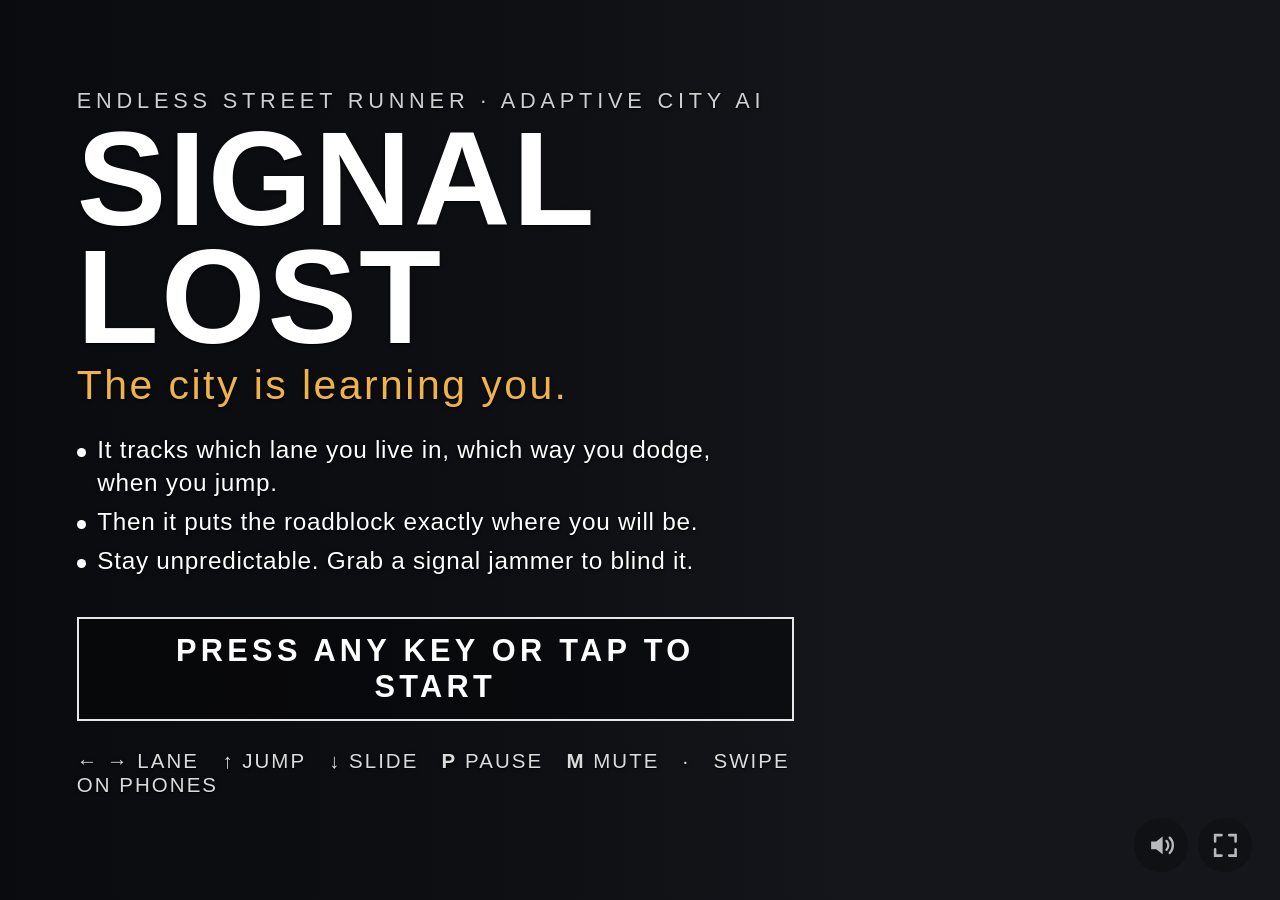
==== index.html @ 4b3740df "Add files via upload" ====
<!doctype html>
<html lang="en">
<head>
<meta charset="utf-8">
<meta name="viewport" content="width=device-width,initial-scale=1,maximum-scale=1,user-scalable=no,viewport-fit=cover">
<meta name="theme-color" content="#14161b">
<title>Signal Lost — the city is learning you</title>
<meta name="description" content="A 3D street runner against a city that learns your habits. Dodge, jump, slide — and stay unpredictable.">
<meta property="og:title" content="Signal Lost">
<meta property="og:description" content="The city is learning you. Stay unpredictable.">
<link rel="icon" href="data:image/svg+xml,%3Csvg xmlns='http://www.w3.org/2000/svg' viewBox='0 0 32 32'%3E%3Crect width='32' height='32' rx='6' fill='%2314161b'/%3E%3Cpath d='M16 5l3.4 7 7.6 1-5.6 5.2 1.5 7.6L16 22l-6.9 3.8 1.5-7.6L5 13l7.6-1z' fill='%23fff'/%3E%3C/svg%3E">
<link rel="stylesheet" href="style.css">
</head>
<body>
<canvas id="game" aria-label="Signal Lost game view" role="img"></canvas>

<div id="hud" class="hidden" aria-live="off">
  <div id="topright">
    <div id="money">$0</div>
    <div id="mult"></div>
    <div id="wanted" aria-label="City threat level">
      <svg id="stars" viewBox="0 0 150 30" aria-hidden="true"></svg>
    </div>
    <div id="predict">City prediction 0%</div>
    <div id="jam"><svg viewBox="0 0 24 24" aria-hidden="true"><path d="M12 3v9m0 0 4 4m-4-4-4 4M5 20h14" fill="none" stroke="currentColor" stroke-width="2" stroke-linecap="round" stroke-linejoin="round"/><circle cx="12" cy="12" r="9.5" fill="none" stroke="currentColor" stroke-width="1.5" opacity=".55"/></svg><span id="jamtxt">Signal jammed</span></div>
  </div>
  <div id="mapwrap"><canvas id="minimap" aria-label="Minimap"></canvas></div>
  <div id="toasts"></div>
  <div id="hint" class="hidden"></div>
  <div id="subs"><span class="who">City Watch</span><span class="msg"></span></div>
</div>

<div id="title" class="screen">
  <div class="tcol">
    <div class="kicker">Endless street runner · adaptive city AI</div>
    <h1>Signal<br>Lost</h1>
    <p class="tag">The city is learning you.</p>
    <ul class="how">
      <li>It tracks which lane you live in, which way you dodge, when you jump.</li>
      <li>Then it puts the roadblock exactly where you will be.</li>
      <li>Stay unpredictable. Grab a signal jammer to blind it.</li>
    </ul>
    <button id="btn-start" type="button" class="cta">Press any key or tap to start</button>
    <div class="ctrl"><b>← →</b> lane &nbsp; <b>↑</b> jump &nbsp; <b>↓</b> slide &nbsp; <b>P</b> pause &nbsp; <b>M</b> mute &nbsp; · &nbsp; swipe on phones</div>
    <div id="best"></div>
  </div>
</div>

<div id="pause" class="screen hidden"><div class="pcard"><h2>Paused</h2><p>Press P or tap to resume</p></div></div>

<div id="over" class="screen hidden">
  <div id="wasted"><span id="wtxt">Wasted</span></div>
  <div id="card">
    <div class="chead"><span>How the city read you</span><span id="csub"></span></div>
    <div id="crows"></div>
    <div id="lanes"></div>
    <div id="verdict"></div>
    <div id="tip"></div>
    <div class="cfoot">
      <div class="sc"><small>Earned</small><b id="cscore">$0</b><i id="cnew"></i></div>
      <button id="btn-retry" type="button" class="cta">Try again <small>(Space)</small></button>
    </div>
  </div>
</div>

<div id="btns">
  <button id="btn-mute" type="button" aria-label="Toggle sound (M)" title="Sound (M)"><svg viewBox="0 0 24 24"><path d="M4 9v6h4l5 4V5L8 9z" fill="currentColor"/><path class="w" d="M16 8.5a5 5 0 0 1 0 7M18.5 6a8.5 8.5 0 0 1 0 12" fill="none" stroke="currentColor" stroke-width="1.8" stroke-linecap="round"/></svg></button>
  <button id="btn-full" type="button" aria-label="Toggle fullscreen (F)" title="Fullscreen (F)"><svg viewBox="0 0 24 24"><path d="M4 9V4h5M20 9V4h-5M4 15v5h5M20 15v5h-5" fill="none" stroke="currentColor" stroke-width="2" stroke-linecap="round"/></svg></button>
</div>
<noscript><p style="color:#fff;font-family:sans-serif;text-align:center">Signal Lost needs JavaScript and WebGL.</p></noscript>
<div id="nogl" class="screen hidden"><div class="pcard"><h2>WebGL unavailable</h2><p>This game needs a browser with WebGL enabled.</p></div></div>
<script src="js/vendor/three.min.js"></script>
<script src="js/audio.js"></script>
<script src="js/ai.js"></script>
<script src="js/game.js"></script>
<script src="js/render3d.js"></script>
<script src="js/hud.js"></script>
<script src="js/main.js"></script>
</body>
</html>
---- style.css ----
@font-face{font-family:"Oswald";src:url("fonts/Oswald-Variable.woff") format("woff");font-weight:200 700;font-display:swap}
:root{--u:min(1vw,1.75vh);--f:"Oswald","Bebas Neue",Impact,"Arial Narrow",sans-serif;--sh:0 .09em .0 rgba(0,0,0,.85),0 .06em .22em rgba(0,0,0,.7);--money:#79b95f;--amber:#f0b24a}
*{box-sizing:border-box}
html,body{margin:0;height:100%;background:#14161b;overflow:hidden;overscroll-behavior:none;-webkit-user-select:none;user-select:none;-webkit-touch-callout:none;-webkit-tap-highlight-color:transparent;font-family:var(--f);color:#fff}
#game{position:fixed;inset:0;width:100%;height:100%;display:block;touch-action:none;background:#14161b;transition:filter .5s ease}
#game.desat{filter:saturate(.3) brightness(.94);transition:filter .18s ease}
#game.gray{filter:grayscale(1) contrast(1.08) brightness(.78);transition:filter .9s ease}
.hidden{display:none!important}
.screen{position:fixed;inset:0;z-index:10}
/* ---------- HUD ---------- */
#hud{position:fixed;inset:0;pointer-events:none;z-index:5;text-shadow:var(--sh);font-weight:600}
#topright{position:absolute;right:calc(var(--u)*2.4);top:calc(var(--u)*2);text-align:right;padding-right:env(safe-area-inset-right)}
#money{font-size:calc(var(--u)*5.2);line-height:1;letter-spacing:.02em;color:var(--money);font-weight:700;font-variant-numeric:tabular-nums}
#mult{font-size:calc(var(--u)*1.9);line-height:1.3;letter-spacing:.08em;opacity:.95;min-height:1.3em;text-transform:uppercase}
#wanted{margin-top:calc(var(--u)*.6);display:flex;justify-content:flex-end}
#stars{width:calc(var(--u)*17);height:calc(var(--u)*3.4);overflow:visible;filter:drop-shadow(0 2px 0 rgba(0,0,0,.8))}
#stars path{fill:#fff;stroke:rgba(0,0,0,.65);stroke-width:1.6;stroke-linejoin:round;transition:opacity .25s,fill .25s}
#stars path.off{fill:rgba(255,255,255,.14);stroke:rgba(0,0,0,.55)}
#stars.jam path{opacity:.35}
#stars.jam path.off{opacity:1}
#predict{margin-top:calc(var(--u)*.7);font-size:calc(var(--u)*1.7);letter-spacing:.1em;text-transform:uppercase;opacity:.9;font-variant-numeric:tabular-nums}
#jam{margin-top:calc(var(--u)*.7);display:none;align-items:center;justify-content:flex-end;gap:calc(var(--u)*.6);font-size:calc(var(--u)*1.8);letter-spacing:.1em;text-transform:uppercase;color:#a9dcff}
#jam svg{width:calc(var(--u)*2.6);height:calc(var(--u)*2.6);filter:drop-shadow(0 2px 0 rgba(0,0,0,.8))}
#jam.on{display:flex}
#mapwrap{position:absolute;left:calc(var(--u)*2.6);bottom:calc(var(--u)*2.6);width:calc(var(--u)*17);height:calc(var(--u)*17);margin-left:env(safe-area-inset-left)}
#minimap{width:100%;height:100%;display:block;filter:drop-shadow(0 3px 4px rgba(0,0,0,.55))}
#subs{position:absolute;left:50%;transform:translateX(-50%);bottom:calc(var(--u)*3.4);max-width:min(62vw,calc(var(--u)*72));text-align:center;font-size:calc(var(--u)*2.8);line-height:1.2;letter-spacing:.03em;font-weight:500;opacity:0;transition:opacity .25s ease}
#subs.on{opacity:1}
#subs .who{display:block;font-size:.62em;letter-spacing:.14em;text-transform:uppercase;color:var(--amber);font-weight:600;margin-bottom:.1em}
#toasts{position:absolute;left:50%;top:calc(var(--u)*13);transform:translateX(-50%);display:flex;flex-direction:column;align-items:center;gap:calc(var(--u)*.3)}
.toast{font-size:calc(var(--u)*3.6);letter-spacing:.08em;text-transform:uppercase;font-weight:700;white-space:nowrap}
#hint{position:absolute;left:50%;transform:translateX(-50%);bottom:calc(var(--u)*13);font-size:calc(var(--u)*2.2);letter-spacing:.1em;text-transform:uppercase;font-weight:500;opacity:.92;text-align:center}
#hint b{font-weight:700}
#btns{position:fixed;right:calc(var(--u)*2.2);bottom:calc(var(--u)*2.2);display:flex;gap:calc(var(--u)*.8);z-index:12}
#btns button{width:calc(var(--u)*4.2);height:calc(var(--u)*4.2);min-width:30px;min-height:30px;border:0;border-radius:50%;background:rgba(10,12,16,.55);color:#fff;padding:calc(var(--u)*.9);cursor:pointer;opacity:.7;display:flex;align-items:center;justify-content:center}
#btns button svg{width:100%;height:100%}
#btns button:hover,#btns button:focus-visible{opacity:1;outline:2px solid #fff;outline-offset:1px}
#btns button.off{opacity:.5}
#btns button.off .w{display:none}
/* ---------- title ---------- */
#title{background:linear-gradient(90deg,rgba(8,9,12,.82) 0,rgba(8,9,12,.55) 38%,rgba(8,9,12,0) 68%);display:flex;align-items:center;padding:0 calc(var(--u)*6);text-shadow:var(--sh)}
.tcol{max-width:calc(var(--u)*56)}
.kicker{font-size:calc(var(--u)*1.7);letter-spacing:.22em;text-transform:uppercase;font-weight:500;opacity:.8}
#title h1{margin:calc(var(--u)*.4) 0 calc(var(--u)*.5);font-size:calc(var(--u)*10.5);line-height:.88;letter-spacing:.015em;text-transform:uppercase;font-weight:700}
.tag{margin:0 0 calc(var(--u)*2);font-size:calc(var(--u)*3.2);letter-spacing:.06em;font-weight:500;color:var(--amber)}
.how{margin:0 0 calc(var(--u)*3);padding:0;list-style:none;font-size:calc(var(--u)*1.9);line-height:1.35;font-weight:400;letter-spacing:.03em;max-width:calc(var(--u)*50)}
.how li{margin-bottom:calc(var(--u)*.5);padding-left:calc(var(--u)*1.6);position:relative}
.how li::before{content:"";position:absolute;left:0;top:.55em;width:calc(var(--u)*.7);height:calc(var(--u)*.7);background:#fff;border-radius:50%}
.cta{font-family:var(--f);font-size:calc(var(--u)*2.4);letter-spacing:.14em;text-transform:uppercase;font-weight:600;color:#fff;background:rgba(0,0,0,.35);border:2px solid rgba(255,255,255,.9);padding:calc(var(--u)*1.1) calc(var(--u)*2.6);cursor:pointer;text-shadow:none}
.cta:hover,.cta:focus-visible{background:#fff;color:#111;outline:none}
.cta small{font-size:.7em;opacity:.7;letter-spacing:.08em}
.ctrl{margin-top:calc(var(--u)*2.2);font-size:calc(var(--u)*1.6);letter-spacing:.1em;text-transform:uppercase;font-weight:400;opacity:.85}
.ctrl b{font-weight:700}
#best{margin-top:calc(var(--u)*1.2);font-size:calc(var(--u)*1.8);letter-spacing:.12em;text-transform:uppercase;color:var(--money);font-weight:600}
/* ---------- pause ---------- */
#pause{display:flex;align-items:center;justify-content:center;background:rgba(8,9,12,.55)}
.pcard{text-align:center;text-shadow:var(--sh)}
.pcard h2{margin:0;font-size:calc(var(--u)*9);letter-spacing:.1em;text-transform:uppercase;font-weight:700}
.pcard p{margin:calc(var(--u)*1) 0 0;font-size:calc(var(--u)*2.2);letter-spacing:.14em;text-transform:uppercase;font-weight:400}
/* ---------- wasted / busted ---------- */
#over{display:flex;flex-direction:column;align-items:center;justify-content:center;gap:calc(var(--u)*1.2);padding:calc(var(--u)*1.5) 0;background:rgba(6,7,9,.0);transition:background .8s ease;text-shadow:var(--sh)}
#over.in{background:rgba(6,7,9,.42)}
#wasted{width:100%;text-align:center;padding:calc(var(--u)*1.2) 0;background:linear-gradient(180deg,rgba(0,0,0,0),rgba(0,0,0,.62) 22%,rgba(0,0,0,.62) 78%,rgba(0,0,0,0));opacity:0;transform:scale(1.0);transition:opacity .55s ease,transform 2.4s cubic-bezier(.2,.6,.2,1)}
#over.in #wasted{opacity:1;transform:scale(1.06)}
#wtxt{font-size:min(calc(var(--u)*9.5),20vw);letter-spacing:.2em;padding-left:.2em;text-transform:uppercase;font-weight:700;color:#c8372f;text-shadow:0 .05em 0 rgba(0,0,0,.9),0 .1em .3em rgba(0,0,0,.6)}
#over.busted #wtxt{color:#4b86d6}
#card{width:min(calc(var(--u)*58),92vw);background:rgba(14,16,20,.86);border:1px solid rgba(255,255,255,.18);padding:calc(var(--u)*1.6) calc(var(--u)*2.4);opacity:0;transform:translateY(10px);transition:opacity .45s ease,transform .45s ease;max-height:calc(100vh - var(--u)*18);overflow:hidden;display:flex;flex-direction:column;gap:calc(var(--u)*.9)}
#over.card #card{opacity:1;transform:none}
.chead{display:flex;justify-content:space-between;align-items:baseline;font-size:calc(var(--u)*3);letter-spacing:.1em;text-transform:uppercase;font-weight:700;border-bottom:1px solid rgba(255,255,255,.22);padding-bottom:calc(var(--u)*.7)}
.chead #csub{font-size:.55em;font-weight:400;opacity:.8}
#crows{display:grid;grid-template-columns:1fr auto;gap:calc(var(--u)*.35) calc(var(--u)*2);font-size:calc(var(--u)*2);letter-spacing:.07em;text-transform:uppercase;font-weight:400}
#crows .k{opacity:.8}
#crows .v{text-align:right;font-weight:600}
#crows .v.hot{color:var(--amber)}
#lanes{display:flex;gap:calc(var(--u)*.8);align-items:flex-end;height:calc(var(--u)*4.8)}
#lanes .ln{flex:1;display:flex;flex-direction:column;justify-content:flex-end;align-items:stretch;height:100%;font-size:calc(var(--u)*1.4);letter-spacing:.1em;text-transform:uppercase;text-align:center}
#lanes .bar{background:rgba(255,255,255,.75);min-height:3px;margin-bottom:calc(var(--u)*.3)}
#lanes .ln.hot .bar{background:var(--amber)}
#verdict{font-size:calc(var(--u)*3.4);letter-spacing:.05em;font-weight:700}
#tip{font-size:calc(var(--u)*1.9);letter-spacing:.04em;font-weight:400;opacity:.88;margin-top:calc(var(--u)*-.5)}
.cfoot{display:flex;justify-content:space-between;align-items:center;gap:calc(var(--u)*2);border-top:1px solid rgba(255,255,255,.22);padding-top:calc(var(--u)*1.1)}
.sc small{display:block;font-size:calc(var(--u)*1.4);letter-spacing:.14em;text-transform:uppercase;opacity:.75;font-weight:400}
.sc b{font-size:calc(var(--u)*4.4);color:var(--money);font-weight:700;line-height:1;font-variant-numeric:tabular-nums}
.sc i{font-style:normal;margin-left:calc(var(--u)*1);font-size:calc(var(--u)*1.7);letter-spacing:.12em;text-transform:uppercase;color:var(--amber);font-weight:600}
#nogl{display:flex;align-items:center;justify-content:center;background:#14161b}
/* ---------- portrait / phones ---------- */
@media (max-aspect-ratio:1/1){
  :root{--u:min(2vw,1.5vh)}
  #mapwrap{width:calc(var(--u)*17);height:calc(var(--u)*17);left:calc(var(--u)*2);bottom:calc(var(--u)*2.2)}
  #subs{max-width:90vw;bottom:calc(var(--u)*22);font-size:calc(var(--u)*3.3)}
  #hint{bottom:calc(var(--u)*30)}
  #title{background:linear-gradient(180deg,rgba(8,9,12,.8),rgba(8,9,12,.45) 70%,rgba(8,9,12,.15));align-items:flex-start;padding:calc(var(--u)*10) calc(var(--u)*4) 0}
  #title h1{font-size:calc(var(--u)*17)}
  .how{font-size:calc(var(--u)*2.5);max-width:90vw}
  #toasts{top:calc(var(--u)*20)}
  #btns{bottom:calc(var(--u)*2)}
  #wtxt{font-size:16vw;letter-spacing:.12em;padding-left:.12em}
  .chead{font-size:5vw;flex-wrap:wrap;gap:0 2vw}
  #card{max-height:calc(100vh - var(--u)*28)}
}
@media (max-height:430px) and (orientation:landscape){
  #title h1{font-size:calc(var(--u)*11)}
  .how{display:none}
  #card{padding:calc(var(--u)*1.2) calc(var(--u)*2)}
  #lanes{display:none}
  #wtxt{font-size:calc(var(--u)*9)}
}
@media (prefers-reduced-motion:reduce){#over #wasted{transition:opacity .3s}#over.in #wasted{transform:none}}
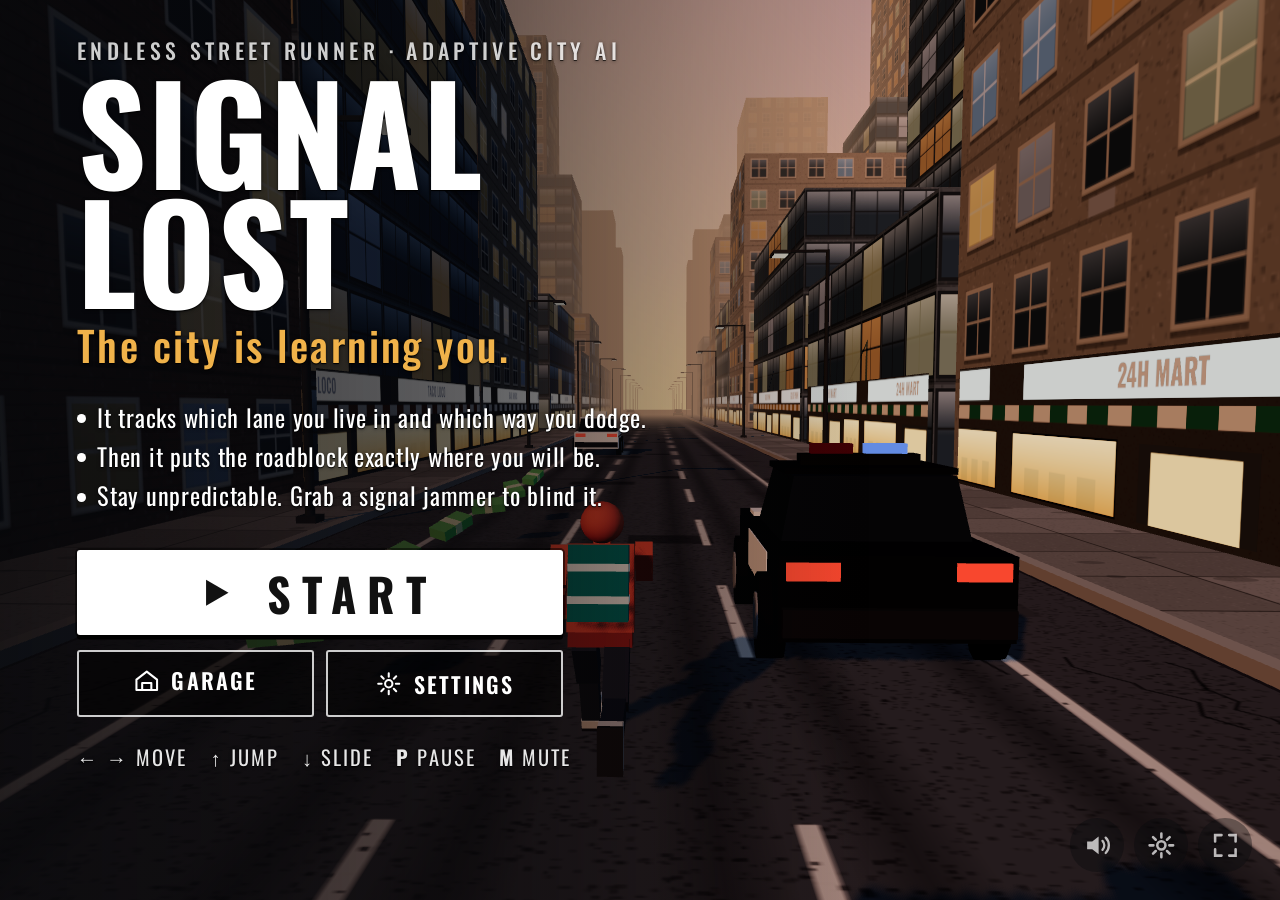
==== commit a48e781b: "Add files via upload" ====
--- a/index.html
+++ b/index.html
@@ -9,6 +9,7 @@
 <meta property="og:title" content="Signal Lost">
 <meta property="og:description" content="The city is learning you. Stay unpredictable.">
 <link rel="icon" href="data:image/svg+xml,%3Csvg xmlns='http://www.w3.org/2000/svg' viewBox='0 0 32 32'%3E%3Crect width='32' height='32' rx='6' fill='%2314161b'/%3E%3Cpath d='M16 5l3.4 7 7.6 1-5.6 5.2 1.5 7.6L16 22l-6.9 3.8 1.5-7.6L5 13l7.6-1z' fill='%23fff'/%3E%3C/svg%3E">
+<script>(function(){var d=document.documentElement,m=window.matchMedia;try{if((m&&m('(pointer:coarse)').matches)||(navigator.maxTouchPoints>0&&m&&!m('(hover:hover)').matches))d.className+=' touch';}catch(e){}})();</script>
 <link rel="stylesheet" href="style.css">
 </head>
 <body>
@@ -23,6 +24,7 @@
     </div>
     <div id="predict">City prediction 0%</div>
     <div id="jam"><svg viewBox="0 0 24 24" aria-hidden="true"><path d="M12 3v9m0 0 4 4m-4-4-4 4M5 20h14" fill="none" stroke="currentColor" stroke-width="2" stroke-linecap="round" stroke-linejoin="round"/><circle cx="12" cy="12" r="9.5" fill="none" stroke="currentColor" stroke-width="1.5" opacity=".55"/></svg><span id="jamtxt">Signal jammed</span></div>
+    <div id="bail" class="hidden">Bail-out ready</div>
   </div>
   <div id="mapwrap"><canvas id="minimap" aria-label="Minimap"></canvas></div>
   <div id="toasts"></div>
@@ -30,18 +32,27 @@
   <div id="subs"><span class="who">City Watch</span><span class="msg"></span></div>
 </div>
 
-<div id="title" class="screen">
+<div id="title" class="screen scroll">
   <div class="tcol">
     <div class="kicker">Endless street runner · adaptive city AI</div>
     <h1>Signal<br>Lost</h1>
     <p class="tag">The city is learning you.</p>
     <ul class="how">
-      <li>It tracks which lane you live in, which way you dodge, when you jump.</li>
+      <li>It tracks which lane you live in and which way you dodge.</li>
       <li>Then it puts the roadblock exactly where you will be.</li>
       <li>Stay unpredictable. Grab a signal jammer to blind it.</li>
     </ul>
-    <button id="btn-start" type="button" class="cta">Press any key or tap to start</button>
-    <div class="ctrl"><b>← →</b> lane &nbsp; <b>↑</b> jump &nbsp; <b>↓</b> slide &nbsp; <b>P</b> pause &nbsp; <b>M</b> mute &nbsp; · &nbsp; swipe on phones</div>
+    <button id="btn-start" type="button" class="start"><svg viewBox="0 0 24 24" aria-hidden="true"><path d="M7 4.5v15l13-7.5z" fill="currentColor"/></svg><span>Start</span></button>
+    <div class="subact">
+      <button id="btn-garage" type="button" class="sec"><span class="l"><svg viewBox="0 0 24 24" aria-hidden="true"><path d="M3 11l9-7 9 7v9H3zM8 20v-6h8v6" fill="none" stroke="currentColor" stroke-width="1.8" stroke-linejoin="round"/></svg>Garage</span><small id="wallet"></small></button>
+      <button id="btn-settings" type="button" class="sec"><svg viewBox="0 0 24 24" aria-hidden="true"><circle cx="12" cy="12" r="3.2" fill="none" stroke="currentColor" stroke-width="1.8"/><path d="M12 2.8v3M12 18.2v3M2.8 12h3M18.2 12h3M5.5 5.5l2.1 2.1M16.4 16.4l2.1 2.1M18.5 5.5l-2.1 2.1M7.6 16.4l-2.1 2.1" stroke="currentColor" stroke-width="1.8" stroke-linecap="round"/></svg><span>Settings</span></button>
+    </div>
+    <div class="ctrl ctrl-kb"><span><b>← →</b> move</span><span><b>↑</b> jump</span><span><b>↓</b> slide</span><span><b>P</b> pause</span><span><b>M</b> mute</span></div>
+    <div class="ctrl ctrl-touch">
+      <span class="chip"><svg viewBox="0 0 24 24" aria-hidden="true"><path d="M3 12h18M7 8l-4 4 4 4M17 8l4 4-4 4" fill="none" stroke="currentColor" stroke-width="2" stroke-linecap="round" stroke-linejoin="round"/></svg>Swipe to move</span>
+      <span class="chip"><svg viewBox="0 0 24 24" aria-hidden="true"><path d="M12 20V5M6 11l6-6 6 6" fill="none" stroke="currentColor" stroke-width="2" stroke-linecap="round" stroke-linejoin="round"/></svg>Jump</span>
+      <span class="chip"><svg viewBox="0 0 24 24" aria-hidden="true"><path d="M12 4v15M6 13l6 6 6-6" fill="none" stroke="currentColor" stroke-width="2" stroke-linecap="round" stroke-linejoin="round"/></svg>Slide</span>
+    </div>
     <div id="best"></div>
   </div>
 </div>
@@ -56,25 +67,49 @@
     <div id="lanes"></div>
     <div id="verdict"></div>
     <div id="tip"></div>
+    <div id="cwallet"></div>
     <div class="cfoot">
       <div class="sc"><small>Earned</small><b id="cscore">$0</b><i id="cnew"></i></div>
       <button id="btn-retry" type="button" class="cta">Try again <small>(Space)</small></button>
+    </div>
+  </div>
+  <div class="oa"><button id="btn-garage-over" type="button" class="sec"><svg viewBox="0 0 24 24" aria-hidden="true"><path d="M3 11l9-7 9 7v9H3zM8 20v-6h8v6" fill="none" stroke="currentColor" stroke-width="1.8" stroke-linejoin="round"/></svg><span>Garage</span></button></div>
+</div>
+
+<div id="shop" class="screen modal hidden" role="dialog" aria-label="Garage">
+  <div class="mcard">
+    <div class="mhead"><h2>Garage</h2><div class="wal"><small>Cash</small><b id="shop-wallet">$0</b></div><button id="shop-close" type="button" class="sec close" aria-label="Close garage">Back</button></div>
+    <div class="mbody scroll" id="shop-body"></div>
+  </div>
+</div>
+
+<div id="settings" class="screen modal hidden" role="dialog" aria-label="Settings">
+  <div class="mcard narrow">
+    <div class="mhead"><h2>Settings</h2><button id="set-close" type="button" class="sec close" aria-label="Close settings">Done</button></div>
+    <div class="mbody">
+      <button type="button" class="row" data-set="master" role="switch"><span>Sound</span><i></i></button>
+      <button type="button" class="row" data-set="music" role="switch"><span>Music</span><i></i></button>
+      <button type="button" class="row" data-set="sfx" role="switch"><span>Effects</span><i></i></button>
+      <button type="button" class="row" data-set="haptics" role="switch"><span>Vibration</span><i></i></button>
     </div>
   </div>
 </div>
 
 <div id="btns">
   <button id="btn-mute" type="button" aria-label="Toggle sound (M)" title="Sound (M)"><svg viewBox="0 0 24 24"><path d="M4 9v6h4l5 4V5L8 9z" fill="currentColor"/><path class="w" d="M16 8.5a5 5 0 0 1 0 7M18.5 6a8.5 8.5 0 0 1 0 12" fill="none" stroke="currentColor" stroke-width="1.8" stroke-linecap="round"/></svg></button>
+  <button id="btn-gear" type="button" aria-label="Settings" title="Settings"><svg viewBox="0 0 24 24"><circle cx="12" cy="12" r="3.2" fill="none" stroke="currentColor" stroke-width="2"/><path d="M12 2.8v3M12 18.2v3M2.8 12h3M18.2 12h3M5.5 5.5l2.1 2.1M16.4 16.4l2.1 2.1M18.5 5.5l-2.1 2.1M7.6 16.4l-2.1 2.1" stroke="currentColor" stroke-width="2" stroke-linecap="round"/></svg></button>
   <button id="btn-full" type="button" aria-label="Toggle fullscreen (F)" title="Fullscreen (F)"><svg viewBox="0 0 24 24"><path d="M4 9V4h5M20 9V4h-5M4 15v5h5M20 15v5h-5" fill="none" stroke="currentColor" stroke-width="2" stroke-linecap="round"/></svg></button>
 </div>
 <noscript><p style="color:#fff;font-family:sans-serif;text-align:center">Signal Lost needs JavaScript and WebGL.</p></noscript>
 <div id="nogl" class="screen hidden"><div class="pcard"><h2>WebGL unavailable</h2><p>This game needs a browser with WebGL enabled.</p></div></div>
 <script src="js/vendor/three.min.js"></script>
+<script src="js/save.js"></script>
 <script src="js/audio.js"></script>
 <script src="js/ai.js"></script>
 <script src="js/game.js"></script>
 <script src="js/render3d.js"></script>
 <script src="js/hud.js"></script>
+<script src="js/shop.js"></script>
 <script src="js/main.js"></script>
 </body>
 </html>
--- a/style.css
+++ b/style.css
@@ -1,7 +1,7 @@
 @font-face{font-family:"Oswald";src:url("fonts/Oswald-Variable.woff") format("woff");font-weight:200 700;font-display:swap}
 :root{--u:min(1vw,1.75vh);--f:"Oswald","Bebas Neue",Impact,"Arial Narrow",sans-serif;--sh:0 .09em .0 rgba(0,0,0,.85),0 .06em .22em rgba(0,0,0,.7);--money:#79b95f;--amber:#f0b24a}
 *{box-sizing:border-box}
-html,body{margin:0;height:100%;background:#14161b;overflow:hidden;overscroll-behavior:none;-webkit-user-select:none;user-select:none;-webkit-touch-callout:none;-webkit-tap-highlight-color:transparent;font-family:var(--f);color:#fff}
+html,body{margin:0;height:100%;max-width:100vw;background:#14161b;overflow:hidden;overflow-x:hidden;overscroll-behavior:none;-webkit-user-select:none;user-select:none;-webkit-touch-callout:none;-webkit-tap-highlight-color:transparent;font-family:var(--f);color:#fff}
 #game{position:fixed;inset:0;width:100%;height:100%;display:block;touch-action:none;background:#14161b;transition:filter .5s ease}
 #game.desat{filter:saturate(.3) brightness(.94);transition:filter .18s ease}
 #game.gray{filter:grayscale(1) contrast(1.08) brightness(.78);transition:filter .9s ease}
@@ -37,21 +37,39 @@
 #btns button:hover,#btns button:focus-visible{opacity:1;outline:2px solid #fff;outline-offset:1px}
 #btns button.off{opacity:.5}
 #btns button.off .w{display:none}
-/* ---------- title ---------- */
-#title{background:linear-gradient(90deg,rgba(8,9,12,.82) 0,rgba(8,9,12,.55) 38%,rgba(8,9,12,0) 68%);display:flex;align-items:center;padding:0 calc(var(--u)*6);text-shadow:var(--sh)}
-.tcol{max-width:calc(var(--u)*56)}
-.kicker{font-size:calc(var(--u)*1.7);letter-spacing:.22em;text-transform:uppercase;font-weight:500;opacity:.8}
-#title h1{margin:calc(var(--u)*.4) 0 calc(var(--u)*.5);font-size:calc(var(--u)*10.5);line-height:.88;letter-spacing:.015em;text-transform:uppercase;font-weight:700}
-.tag{margin:0 0 calc(var(--u)*2);font-size:calc(var(--u)*3.2);letter-spacing:.06em;font-weight:500;color:var(--amber)}
-.how{margin:0 0 calc(var(--u)*3);padding:0;list-style:none;font-size:calc(var(--u)*1.9);line-height:1.35;font-weight:400;letter-spacing:.03em;max-width:calc(var(--u)*50)}
-.how li{margin-bottom:calc(var(--u)*.5);padding-left:calc(var(--u)*1.6);position:relative}
-.how li::before{content:"";position:absolute;left:0;top:.55em;width:calc(var(--u)*.7);height:calc(var(--u)*.7);background:#fff;border-radius:50%}
-.cta{font-family:var(--f);font-size:calc(var(--u)*2.4);letter-spacing:.14em;text-transform:uppercase;font-weight:600;color:#fff;background:rgba(0,0,0,.35);border:2px solid rgba(255,255,255,.9);padding:calc(var(--u)*1.1) calc(var(--u)*2.6);cursor:pointer;text-shadow:none}
-.cta:hover,.cta:focus-visible{background:#fff;color:#111;outline:none}
-.cta small{font-size:.7em;opacity:.7;letter-spacing:.08em}
-.ctrl{margin-top:calc(var(--u)*2.2);font-size:calc(var(--u)*1.6);letter-spacing:.1em;text-transform:uppercase;font-weight:400;opacity:.85}
+/* ---------- title (all sizes derive from --tu / clamp so nothing can overflow the width) ---------- */
+#title{--tu:var(--u);background:linear-gradient(90deg,rgba(8,9,12,.82) 0,rgba(8,9,12,.55) 38%,rgba(8,9,12,0) 68%);display:flex;align-items:flex-start;padding:max(3vh,12px) calc(var(--tu)*6) calc(var(--tu)*8);overflow-x:hidden;overflow-y:auto;text-shadow:var(--sh);touch-action:pan-y;overscroll-behavior:contain}
+.scroll{touch-action:pan-y;-webkit-overflow-scrolling:touch}
+.tcol{width:100%;max-width:calc(var(--tu)*58);min-width:0;margin:auto 0}
+.tcol>*{max-width:100%;overflow-wrap:anywhere}
+.kicker{font-size:calc(var(--tu)*1.7);letter-spacing:.2em;text-transform:uppercase;font-weight:500;opacity:.8}
+#title h1{margin:calc(var(--tu)*.4) 0 calc(var(--tu)*.5);font-size:calc(var(--tu)*10.5);line-height:.88;letter-spacing:.015em;text-transform:uppercase;font-weight:700;max-width:100%}
+.tag{margin:0 0 calc(var(--tu)*2);font-size:calc(var(--tu)*3.2);letter-spacing:.06em;font-weight:500;color:var(--amber)}
+.how{margin:0 0 calc(var(--tu)*3);padding:0;list-style:none;font-size:calc(var(--tu)*1.9);line-height:1.35;font-weight:400;letter-spacing:.03em;max-width:calc(var(--tu)*50)}
+.how li{margin-bottom:calc(var(--tu)*.5);padding-left:calc(var(--tu)*1.6);position:relative}
+.how li::before{content:"";position:absolute;left:0;top:.55em;width:calc(var(--tu)*.7);height:calc(var(--tu)*.7);background:#fff;border-radius:50%}
+/* START: solid, GTA-style, thumb-sized */
+.start{display:flex;align-items:center;justify-content:center;gap:.45em;width:100%;max-width:calc(var(--tu)*38);min-height:max(58px,calc(var(--tu)*6.6));margin:0;padding:.35em 1em;font:700 clamp(24px,calc(var(--tu)*3.8),46px)/1 var(--f);letter-spacing:.24em;text-indent:.24em;text-transform:uppercase;color:#111;background:#fff;border:0;border-radius:3px;box-shadow:0 .1em 0 #000,0 0 0 2px rgba(0,0,0,.5);cursor:pointer;text-shadow:none;transition:transform .08s,background .12s}
+.start svg{width:.9em;height:.9em;flex:none;margin-left:-.2em}
+.start:hover,.start:focus-visible{background:var(--amber);outline:none}
+.start:active{transform:translateY(2px) scale(.99)}
+.subact{display:flex;gap:calc(var(--tu)*1);width:100%;max-width:calc(var(--tu)*38);margin-top:calc(var(--tu)*1.2)}
+.sec{display:inline-flex;align-items:center;justify-content:center;gap:.5em;flex:1;min-width:0;min-height:max(46px,calc(var(--tu)*5.2));padding:.3em .8em;font:600 clamp(15px,calc(var(--tu)*2.1),22px)/1 var(--f);letter-spacing:.1em;text-transform:uppercase;color:#fff;background:rgba(0,0,0,.45);border:2px solid rgba(255,255,255,.8);border-radius:3px;cursor:pointer;text-shadow:none}
+.sec .l{display:inline-flex;align-items:center;gap:.5em;white-space:nowrap}
+#btn-garage{flex-direction:column;gap:.3em;line-height:1}
+.sec span{white-space:nowrap}
+.sec svg{width:1.25em;height:1.25em;flex:none}
+.sec small{font-size:.78em;letter-spacing:.06em;color:var(--money);font-weight:600}
+.sec:hover,.sec:focus-visible{background:#fff;color:#111;outline:none}
+.sec:hover small,.sec:focus-visible small{color:#2d6b1e}
+.ctrl{margin-top:calc(var(--tu)*2);display:flex;flex-wrap:wrap;gap:.4em calc(var(--tu)*1.8);font-size:calc(var(--tu)*1.6);letter-spacing:.1em;text-transform:uppercase;font-weight:400;opacity:.9}
 .ctrl b{font-weight:700}
-#best{margin-top:calc(var(--u)*1.2);font-size:calc(var(--u)*1.8);letter-spacing:.12em;text-transform:uppercase;color:var(--money);font-weight:600}
+.ctrl-touch{display:none;font-size:max(13px,calc(var(--tu)*1.8));font-weight:500}
+.chip{display:inline-flex;align-items:center;gap:.45em}
+.chip svg{width:1.5em;height:1.5em;flex:none}
+html.touch .ctrl-kb{display:none}
+html.touch .ctrl-touch{display:flex}
+#best{margin-top:calc(var(--tu)*1.4);font-size:calc(var(--tu)*1.8);letter-spacing:.12em;text-transform:uppercase;color:var(--money);font-weight:600}
 /* ---------- pause ---------- */
 #pause{display:flex;align-items:center;justify-content:center;background:rgba(8,9,12,.55)}
 .pcard{text-align:center;text-shadow:var(--sh)}
@@ -64,7 +82,7 @@
 #over.in #wasted{opacity:1;transform:scale(1.06)}
 #wtxt{font-size:min(calc(var(--u)*9.5),20vw);letter-spacing:.2em;padding-left:.2em;text-transform:uppercase;font-weight:700;color:#c8372f;text-shadow:0 .05em 0 rgba(0,0,0,.9),0 .1em .3em rgba(0,0,0,.6)}
 #over.busted #wtxt{color:#4b86d6}
-#card{width:min(calc(var(--u)*58),92vw);background:rgba(14,16,20,.86);border:1px solid rgba(255,255,255,.18);padding:calc(var(--u)*1.6) calc(var(--u)*2.4);opacity:0;transform:translateY(10px);transition:opacity .45s ease,transform .45s ease;max-height:calc(100vh - var(--u)*18);overflow:hidden;display:flex;flex-direction:column;gap:calc(var(--u)*.9)}
+#card{width:min(calc(var(--u)*58),92vw);background:rgba(14,16,20,.86);border:1px solid rgba(255,255,255,.18);padding:calc(var(--u)*1.6) calc(var(--u)*2.4);opacity:0;transform:translateY(10px);transition:opacity .45s ease,transform .45s ease;max-height:calc(100vh - var(--u)*18 - 64px);overflow:hidden;display:flex;flex-direction:column;gap:calc(var(--u)*.9)}
 #over.card #card{opacity:1;transform:none}
 .chead{display:flex;justify-content:space-between;align-items:baseline;font-size:calc(var(--u)*3);letter-spacing:.1em;text-transform:uppercase;font-weight:700;border-bottom:1px solid rgba(255,255,255,.22);padding-bottom:calc(var(--u)*.7)}
 .chead #csub{font-size:.55em;font-weight:400;opacity:.8}
@@ -86,23 +104,85 @@
 /* ---------- portrait / phones ---------- */
 @media (max-aspect-ratio:1/1){
   :root{--u:min(2vw,1.5vh)}
+  #title{--tu:min(2.15vw,1.35vh);background:linear-gradient(180deg,rgba(8,9,12,.8),rgba(8,9,12,.5) 70%,rgba(8,9,12,.2));padding:max(4vh,16px) max(5vw,env(safe-area-inset-left)) 84px max(5vw,env(safe-area-inset-right))}
+  .tcol{max-width:34rem}
+  .kicker{letter-spacing:.12em;font-size:clamp(11px,3.1vw,16px)}
+  #title h1{font-size:clamp(44px,min(24vw,13vh),160px)}
+  .tag{font-size:clamp(18px,5.6vw,30px)}
+  .how{font-size:clamp(14px,3.8vw,19px);max-width:100%}
+  .how li::before{width:6px;height:6px}
+  .how li{padding-left:16px}
+  .ctrl,.ctrl-touch{font-size:clamp(13px,3.5vw,17px)}
+  #best{font-size:clamp(14px,3.6vw,18px)}
   #mapwrap{width:calc(var(--u)*17);height:calc(var(--u)*17);left:calc(var(--u)*2);bottom:calc(var(--u)*2.2)}
   #subs{max-width:90vw;bottom:calc(var(--u)*22);font-size:calc(var(--u)*3.3)}
-  #hint{bottom:calc(var(--u)*30)}
-  #title{background:linear-gradient(180deg,rgba(8,9,12,.8),rgba(8,9,12,.45) 70%,rgba(8,9,12,.15));align-items:flex-start;padding:calc(var(--u)*10) calc(var(--u)*4) 0}
-  #title h1{font-size:calc(var(--u)*17)}
-  .how{font-size:calc(var(--u)*2.5);max-width:90vw}
-  #toasts{top:calc(var(--u)*20)}
+  #hint{bottom:auto;top:calc(var(--u)*24);font-size:calc(var(--u)*2.7);width:88vw}
+  #toasts{top:calc(var(--u)*32)}
   #btns{bottom:calc(var(--u)*2)}
+  body.intitle #btns{display:none}
   #wtxt{font-size:16vw;letter-spacing:.12em;padding-left:.12em}
   .chead{font-size:5vw;flex-wrap:wrap;gap:0 2vw}
-  #card{max-height:calc(100vh - var(--u)*28)}
+  #card{max-height:calc(100vh - var(--u)*28 - 64px)}
 }
 @media (max-height:430px) and (orientation:landscape){
-  #title h1{font-size:calc(var(--u)*11)}
-  .how{display:none}
+  #title{--tu:min(1vw,1.75vh);padding-top:10px;padding-bottom:10px}
+  #title h1{font-size:calc(var(--tu)*9);white-space:nowrap}
+  #title h1 br{display:none}
+  .how,.kicker{display:none}
+  .start{min-height:50px;font-size:26px}
+  .sec{min-height:40px}
+  .ctrl{margin-top:8px}
+  body.intitle #btns{display:none}
   #card{padding:calc(var(--u)*1.2) calc(var(--u)*2)}
   #lanes{display:none}
   #wtxt{font-size:calc(var(--u)*9)}
 }
 @media (prefers-reduced-motion:reduce){#over #wasted{transition:opacity .3s}#over.in #wasted{transform:none}}
+
+/* ---------- bail-out badge, over-card extras ---------- */
+#bail{margin-top:calc(var(--u)*.7);font-size:calc(var(--u)*1.7);letter-spacing:.1em;text-transform:uppercase;color:#fff;opacity:.9}
+#cwallet{font-size:calc(var(--u)*1.8);letter-spacing:.06em;color:var(--amber);font-weight:500;text-transform:uppercase}
+.oa{display:flex;justify-content:center;width:min(calc(var(--u)*58),92vw);opacity:0;pointer-events:none;transition:opacity .45s ease}
+#over.card .oa{opacity:1;pointer-events:auto}
+.oa .sec{flex:none;width:100%;max-width:340px}
+/* ---------- garage + settings (modal cards; px/clamp so they fit any width) ---------- */
+.modal{display:flex;align-items:center;justify-content:center;z-index:30;background:rgba(6,7,9,.82);padding:max(10px,env(safe-area-inset-top)) max(10px,env(safe-area-inset-right)) max(10px,env(safe-area-inset-bottom)) max(10px,env(safe-area-inset-left));text-shadow:none}
+.mcard{width:100%;max-width:640px;max-height:100%;display:flex;flex-direction:column;background:rgba(17,19,24,.97);border:1px solid rgba(255,255,255,.22);min-height:0}
+.mcard.narrow{max-width:420px}
+.mhead{display:flex;align-items:center;gap:12px;padding:10px 14px;border-bottom:1px solid rgba(255,255,255,.2)}
+.mhead h2{margin:0;flex:1;font-size:clamp(24px,6vw,34px);letter-spacing:.1em;text-transform:uppercase;font-weight:700}
+.wal{text-align:right;line-height:1}
+.wal small{display:block;font-size:11px;letter-spacing:.14em;text-transform:uppercase;opacity:.7;font-weight:400}
+.wal b{font-size:clamp(20px,5.4vw,28px);color:var(--money);font-weight:700;font-variant-numeric:tabular-nums}
+.mhead .close{flex:none;min-width:76px;min-height:44px}
+.mbody{padding:6px 14px 14px;overflow-y:auto;overflow-x:hidden;min-height:0;touch-action:pan-y;overscroll-behavior:contain}
+.mbody h3{margin:16px 0 4px;font-size:13px;letter-spacing:.2em;text-transform:uppercase;color:var(--amber);font-weight:600}
+.item{display:grid;grid-template-columns:minmax(0,1fr) auto;gap:2px 12px;align-items:center;padding:10px 0;border-bottom:1px solid rgba(255,255,255,.1)}
+.item .nm{font-size:clamp(16px,4.4vw,19px);letter-spacing:.07em;text-transform:uppercase;font-weight:700;display:flex;align-items:center;gap:8px;min-width:0}
+.item .ds{grid-column:1;font-size:clamp(12.5px,3.4vw,14.5px);line-height:1.3;opacity:.78;font-weight:400;letter-spacing:.02em}
+.item .act{grid-row:1/span 2;grid-column:2}
+.pips{display:inline-flex;gap:4px}
+.pips i{width:9px;height:9px;border-radius:50%;border:1.5px solid rgba(255,255,255,.7)}
+.pips i.on{background:var(--amber);border-color:var(--amber)}
+.buy{min-width:104px;min-height:44px;padding:.3em .8em;font:700 16px/1 var(--f);letter-spacing:.1em;text-transform:uppercase;color:#111;background:var(--amber);border:0;border-radius:3px;cursor:pointer}
+.buy:hover,.buy:focus-visible{background:#fff;outline:none}
+.buy[disabled]{background:transparent;color:rgba(255,255,255,.55);border:1.5px solid rgba(255,255,255,.3);cursor:default}
+.buy.eq{background:transparent;color:var(--money);border:1.5px solid var(--money)}
+.buy.own{background:#fff}
+.sw{display:inline-flex;flex:none}.sw i{width:20px;height:20px;border-radius:50%;border:1.5px solid rgba(255,255,255,.6)}.sw i+i{margin-left:-7px}
+.stats{display:grid;grid-template-columns:1fr auto;gap:6px 14px;font-size:clamp(14px,3.8vw,16px);letter-spacing:.06em;text-transform:uppercase;padding-top:6px}
+.stats .k{opacity:.75}.stats .v{text-align:right;font-weight:600}
+.mbody .note{font-size:13px;opacity:.7;margin:10px 0 0;line-height:1.35}
+.row{display:flex;align-items:center;justify-content:space-between;width:100%;min-height:54px;padding:8px 2px;background:none;border:0;border-bottom:1px solid rgba(255,255,255,.12);color:#fff;font:600 18px/1 var(--f);letter-spacing:.12em;text-transform:uppercase;cursor:pointer;text-align:left}
+.row i{width:46px;height:26px;border-radius:13px;background:rgba(255,255,255,.2);position:relative;flex:none;transition:background .15s}
+.row i::after{content:"";position:absolute;top:3px;left:3px;width:20px;height:20px;border-radius:50%;background:#fff;transition:transform .15s}
+.row[aria-checked="true"] i{background:var(--money)}
+.row[aria-checked="true"] i::after{transform:translateX(20px)}
+.row:focus-visible{outline:2px solid #fff;outline-offset:-2px}
+
+/* retry button on the game-over card: solid like START */
+.cta{font-family:var(--f);font-size:calc(var(--u)*2.4);letter-spacing:.14em;text-transform:uppercase;font-weight:700;color:#111;background:#fff;border:0;border-radius:3px;padding:calc(var(--u)*1.1) calc(var(--u)*2.6);min-height:48px;cursor:pointer;text-shadow:none;box-shadow:0 .1em 0 #000}
+.cta:hover,.cta:focus-visible{background:var(--amber);outline:none}
+.cta small{font-size:.7em;opacity:.7;letter-spacing:.08em}
+html.touch .cta small{display:none}
+#hint{max-width:90vw}
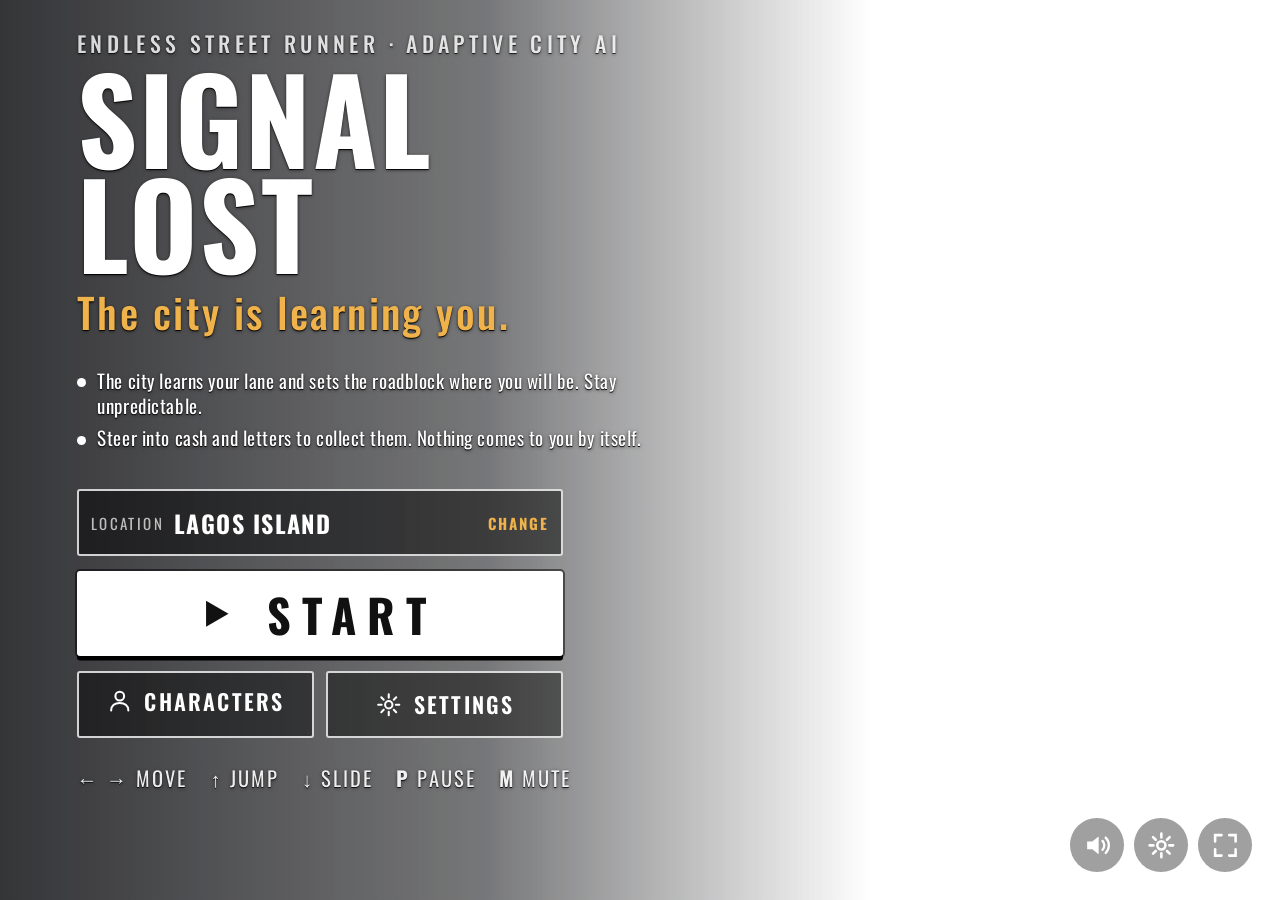
==== commit d4a14902: "v7: locations, characters, new economy" ====
--- a/index.html
+++ b/index.html
@@ -17,7 +17,8 @@
 
 <div id="hud" class="hidden" aria-live="off">
   <div id="topright">
-    <div id="money">$0</div>
+    <div class="lbl">Cash</div>
+    <div id="cash" aria-label="Cash"><svg class="coin" viewBox="0 0 20 20" aria-hidden="true"><circle cx="10" cy="10" r="8.6" fill="#d9a93f" stroke="#7a5a14" stroke-width="1.4"/><circle cx="10" cy="10" r="5.6" fill="none" stroke="#8a6a1c" stroke-width="1.1"/></svg><span id="money">₦0</span></div>
     <div id="mult"></div>
     <div id="wanted" aria-label="City threat level">
       <svg id="stars" viewBox="0 0 150 30" aria-hidden="true"></svg>
@@ -25,7 +26,18 @@
     <div id="predict">City prediction 0%</div>
     <div id="jam"><svg viewBox="0 0 24 24" aria-hidden="true"><path d="M12 3v9m0 0 4 4m-4-4-4 4M5 20h14" fill="none" stroke="currentColor" stroke-width="2" stroke-linecap="round" stroke-linejoin="round"/><circle cx="12" cy="12" r="9.5" fill="none" stroke="currentColor" stroke-width="1.5" opacity=".55"/></svg><span id="jamtxt">Signal jammed</span></div>
     <div id="bail" class="hidden">Bail-out ready</div>
+    <div id="chips"><span id="chip-turbo" class="hidden">Turbo</span><span id="chip-x2" class="hidden">Double cash</span><span id="chip-perk" class="hidden"></span></div>
   </div>
+  <div id="quest" aria-label="Score, letters and missions">
+    <div id="scorebox" aria-label="Score"><small>Score</small><b id="score">0</b></div>
+    <div id="word"></div>
+    <div id="loctask" class="hidden"></div>
+    <div id="missions"></div>
+    <div id="daily"></div>
+    <div id="rival"></div>
+  </div>
+  <div id="stagebanner"><small id="sb-k"></small><b id="sb-n"></b><span id="sb-s"></span></div>
+  <div id="nowplaying"></div>
   <div id="mapwrap"><canvas id="minimap" aria-label="Minimap"></canvas></div>
   <div id="toasts"></div>
   <div id="hint" class="hidden"></div>
@@ -38,13 +50,15 @@
     <h1>Signal<br>Lost</h1>
     <p class="tag">The city is learning you.</p>
     <ul class="how">
-      <li>It tracks which lane you live in and which way you dodge.</li>
-      <li>Then it puts the roadblock exactly where you will be.</li>
-      <li>Stay unpredictable. Grab a signal jammer to blind it.</li>
+      <li>The city learns your lane and sets the roadblock where you will be. Stay unpredictable.</li>
+      <li>Steer into cash and letters to collect them. Nothing comes to you by itself.</li>
+      <li>Score is how far you run. Cash is what you grab. Cash unlocks characters and upgrades.</li>
+      <li>Spell the word, finish missions, ride ramps and turbo pads. Ten locations to unlock, new music every run.</li>
     </ul>
+    <button id="btn-loc" type="button" class="locbtn" aria-label="Choose location"><span class="k">Location</span><b id="loc-name">Lagos Island</b><span class="go">Change</span></button>
     <button id="btn-start" type="button" class="start"><svg viewBox="0 0 24 24" aria-hidden="true"><path d="M7 4.5v15l13-7.5z" fill="currentColor"/></svg><span>Start</span></button>
     <div class="subact">
-      <button id="btn-garage" type="button" class="sec"><span class="l"><svg viewBox="0 0 24 24" aria-hidden="true"><path d="M3 11l9-7 9 7v9H3zM8 20v-6h8v6" fill="none" stroke="currentColor" stroke-width="1.8" stroke-linejoin="round"/></svg>Garage</span><small id="wallet"></small></button>
+      <button id="btn-chars" type="button" class="sec"><span class="l"><svg viewBox="0 0 24 24" aria-hidden="true"><circle cx="12" cy="8" r="3.8" fill="none" stroke="currentColor" stroke-width="1.8"/><path d="M4.5 20.5c0-4.2 3.3-6.6 7.5-6.6s7.5 2.4 7.5 6.6" fill="none" stroke="currentColor" stroke-width="1.8" stroke-linecap="round"/></svg>Characters</span><small id="wallet"></small></button>
       <button id="btn-settings" type="button" class="sec"><svg viewBox="0 0 24 24" aria-hidden="true"><circle cx="12" cy="12" r="3.2" fill="none" stroke="currentColor" stroke-width="1.8"/><path d="M12 2.8v3M12 18.2v3M2.8 12h3M18.2 12h3M5.5 5.5l2.1 2.1M16.4 16.4l2.1 2.1M18.5 5.5l-2.1 2.1M7.6 16.4l-2.1 2.1" stroke="currentColor" stroke-width="1.8" stroke-linecap="round"/></svg><span>Settings</span></button>
     </div>
     <div class="ctrl ctrl-kb"><span><b>← →</b> move</span><span><b>↑</b> jump</span><span><b>↓</b> slide</span><span><b>P</b> pause</span><span><b>M</b> mute</span></div>
@@ -63,22 +77,25 @@
   <div id="wasted"><span id="wtxt">Wasted</span></div>
   <div id="card">
     <div class="chead"><span>How the city read you</span><span id="csub"></span></div>
+    <div id="cstats"></div>
     <div id="crows"></div>
     <div id="lanes"></div>
     <div id="verdict"></div>
     <div id="tip"></div>
     <div id="cwallet"></div>
     <div class="cfoot">
-      <div class="sc"><small>Earned</small><b id="cscore">$0</b><i id="cnew"></i></div>
+      <span id="cscore" class="hidden"></span><i id="cnew" class="hidden"></i>
       <button id="btn-retry" type="button" class="cta">Try again <small>(Space)</small></button>
     </div>
   </div>
-  <div class="oa"><button id="btn-garage-over" type="button" class="sec"><svg viewBox="0 0 24 24" aria-hidden="true"><path d="M3 11l9-7 9 7v9H3zM8 20v-6h8v6" fill="none" stroke="currentColor" stroke-width="1.8" stroke-linejoin="round"/></svg><span>Garage</span></button></div>
+  <div class="oa"><button id="btn-chars-over" type="button" class="sec"><svg viewBox="0 0 24 24" aria-hidden="true"><circle cx="12" cy="8" r="3.8" fill="none" stroke="currentColor" stroke-width="1.8"/><path d="M4.5 20.5c0-4.2 3.3-6.6 7.5-6.6s7.5 2.4 7.5 6.6" fill="none" stroke="currentColor" stroke-width="1.8" stroke-linecap="round"/></svg><span>Characters</span></button></div>
 </div>
 
-<div id="shop" class="screen modal hidden" role="dialog" aria-label="Garage">
+<div id="shop" class="screen modal hidden" role="dialog" aria-label="Characters">
   <div class="mcard">
-    <div class="mhead"><h2>Garage</h2><div class="wal"><small>Cash</small><b id="shop-wallet">$0</b></div><button id="shop-close" type="button" class="sec close" aria-label="Close garage">Back</button></div>
+    <div class="mhead"><h2>Characters</h2><div class="wal"><small>Cash</small><b id="shop-wallet">₦0</b></div><button id="shop-close" type="button" class="sec close" aria-label="Close characters">Back</button></div>
+    <div id="shop-tabs" role="tablist"><button type="button" role="tab" data-tab="chars" aria-selected="true">Characters</button><button type="button" role="tab" data-tab="loc" aria-selected="false">Locations</button><button type="button" role="tab" data-tab="up" aria-selected="false">Upgrades</button></div>
+    <div id="hero" class="hidden"><canvas id="hero-cv" width="800" height="400" aria-label="Character preview"></canvas><div class="hl"><span class="tier" id="hero-tier"></span><b id="hero-name"></b></div></div>
     <div class="mbody scroll" id="shop-body"></div>
   </div>
 </div>
@@ -90,6 +107,7 @@
       <button type="button" class="row" data-set="master" role="switch"><span>Sound</span><i></i></button>
       <button type="button" class="row" data-set="music" role="switch"><span>Music</span><i></i></button>
       <button type="button" class="row" data-set="sfx" role="switch"><span>Effects</span><i></i></button>
+      <button type="button" class="row" data-set="voice" role="switch"><span>Voice</span><i></i></button>
       <button type="button" class="row" data-set="haptics" role="switch"><span>Vibration</span><i></i></button>
     </div>
   </div>
@@ -106,7 +124,10 @@
 <script src="js/save.js"></script>
 <script src="js/audio.js"></script>
 <script src="js/ai.js"></script>
+<script src="js/stages.js"></script>
 <script src="js/game.js"></script>
+<script src="js/features.js"></script>
+<script src="js/chars3d.js"></script>
 <script src="js/render3d.js"></script>
 <script src="js/hud.js"></script>
 <script src="js/shop.js"></script>
--- a/style.css
+++ b/style.css
@@ -56,7 +56,7 @@
 .subact{display:flex;gap:calc(var(--tu)*1);width:100%;max-width:calc(var(--tu)*38);margin-top:calc(var(--tu)*1.2)}
 .sec{display:inline-flex;align-items:center;justify-content:center;gap:.5em;flex:1;min-width:0;min-height:max(46px,calc(var(--tu)*5.2));padding:.3em .8em;font:600 clamp(15px,calc(var(--tu)*2.1),22px)/1 var(--f);letter-spacing:.1em;text-transform:uppercase;color:#fff;background:rgba(0,0,0,.45);border:2px solid rgba(255,255,255,.8);border-radius:3px;cursor:pointer;text-shadow:none}
 .sec .l{display:inline-flex;align-items:center;gap:.5em;white-space:nowrap}
-#btn-garage{flex-direction:column;gap:.3em;line-height:1}
+#btn-chars{flex-direction:column;gap:.3em;line-height:1}
 .sec span{white-space:nowrap}
 .sec svg{width:1.25em;height:1.25em;flex:none}
 .sec small{font-size:.78em;letter-spacing:.06em;color:var(--money);font-weight:600}
@@ -145,7 +145,7 @@
 .oa{display:flex;justify-content:center;width:min(calc(var(--u)*58),92vw);opacity:0;pointer-events:none;transition:opacity .45s ease}
 #over.card .oa{opacity:1;pointer-events:auto}
 .oa .sec{flex:none;width:100%;max-width:340px}
-/* ---------- garage + settings (modal cards; px/clamp so they fit any width) ---------- */
+/* ---------- characters + settings (modal cards; px/clamp so they fit any width) ---------- */
 .modal{display:flex;align-items:center;justify-content:center;z-index:30;background:rgba(6,7,9,.82);padding:max(10px,env(safe-area-inset-top)) max(10px,env(safe-area-inset-right)) max(10px,env(safe-area-inset-bottom)) max(10px,env(safe-area-inset-left));text-shadow:none}
 .mcard{width:100%;max-width:640px;max-height:100%;display:flex;flex-direction:column;background:rgba(17,19,24,.97);border:1px solid rgba(255,255,255,.22);min-height:0}
 .mcard.narrow{max-width:420px}
@@ -186,3 +186,173 @@
 .cta small{font-size:.7em;opacity:.7;letter-spacing:.08em}
 html.touch .cta small{display:none}
 #hint{max-width:90vw}
+
+/* ---------- v6: letters, missions, rival, stage banner, now playing ---------- */
+:root{--panel:rgba(12,14,18,.5);--cream:#f3ecd9;--gold:#d9a93f}
+#quest{position:absolute;left:calc(var(--u)*2.4);top:calc(var(--u)*2);width:calc(var(--u)*26);max-width:46vw;margin-left:env(safe-area-inset-left)}
+#word{display:flex;gap:calc(var(--u)*.45);margin-bottom:calc(var(--u)*.9)}
+#word i{width:calc(var(--u)*3.2);height:calc(var(--u)*3.8);display:flex;align-items:center;justify-content:center;font-style:normal;font-size:calc(var(--u)*2.5);font-weight:700;line-height:1;color:var(--cream);background:rgba(12,14,18,.5);border:2px solid rgba(255,255,255,.28);border-radius:3px;text-shadow:none}
+#word i.on{background:var(--gold);border-color:var(--gold);color:#17130a}
+#word i.next{border-color:var(--gold);color:rgba(217,169,63,.8);animation:wn 1.3s ease-in-out infinite}
+#word.flash i{animation:wf .5s ease-out}
+@keyframes wn{50%{background:rgba(217,169,63,.22)}}
+@keyframes wf{from{transform:scale(1.25)}to{transform:none}}
+#missions{display:flex;flex-direction:column;gap:calc(var(--u)*.5)}
+#missions .m{position:relative;display:flex;justify-content:space-between;align-items:baseline;gap:calc(var(--u)*.8);padding:calc(var(--u)*.45) calc(var(--u)*.8) calc(var(--u)*.75);background:var(--panel);border-radius:3px;font-size:calc(var(--u)*1.75);line-height:1.15;letter-spacing:.03em;overflow:hidden;text-shadow:none;font-weight:500}
+#missions .t{min-width:0;white-space:nowrap;overflow:hidden;text-overflow:ellipsis}
+#missions em{font-style:normal;font-weight:700;font-variant-numeric:tabular-nums;color:var(--cream);flex:none}
+#missions u{position:absolute;left:0;bottom:0;height:calc(var(--u)*.3);min-height:2px;background:var(--gold);text-decoration:none;transition:width .25s}
+#missions .m.done{background:rgba(70,120,70,.6)}
+#missions .m.done em{color:#d7efc6}
+#missions .m.done u{background:#9ad07f;width:100%!important}
+#daily{margin-top:calc(var(--u)*.7);font-size:calc(var(--u)*1.5);letter-spacing:.06em;text-transform:uppercase;color:var(--cream);opacity:.85;font-weight:500;white-space:nowrap;overflow:hidden;text-overflow:ellipsis}
+#daily.done{color:#9ad07f}
+#rival{margin-top:calc(var(--u)*.4);font-size:calc(var(--u)*1.5);letter-spacing:.06em;text-transform:uppercase;font-weight:500;color:var(--cream);opacity:.85;white-space:nowrap;overflow:hidden;text-overflow:ellipsis}
+#rival.win{color:#9ad07f}
+#chips{display:flex;justify-content:flex-end;gap:calc(var(--u)*.7);margin-top:calc(var(--u)*.7);flex-wrap:wrap}
+#chips span{padding:calc(var(--u)*.4) calc(var(--u)*1);font-size:calc(var(--u)*1.55);letter-spacing:.08em;text-transform:uppercase;font-weight:700;border-radius:3px;text-shadow:none;color:#17130a;background:var(--gold)}
+#chips #chip-x2{background:#79b95f}
+#stagebanner{position:absolute;left:50%;top:calc(var(--u)*13);transform:translate(-50%,-8px);width:min(92vw,calc(var(--u)*70));text-align:center;opacity:0;transition:opacity .55s ease,transform .55s ease}
+#stagebanner.on{opacity:1;transform:translate(-50%,0)}
+#stagebanner small{display:block;font-size:calc(var(--u)*1.9);letter-spacing:.28em;text-transform:uppercase;color:var(--gold);font-weight:600;padding-left:.28em}
+#stagebanner b{display:block;font-size:calc(var(--u)*5.4);line-height:1.05;letter-spacing:.06em;text-transform:uppercase;font-weight:700;margin:calc(var(--u)*.3) 0}
+#stagebanner span{display:block;font-size:calc(var(--u)*2.2);letter-spacing:.06em;font-weight:400;opacity:.92}
+#nowplaying{position:absolute;left:50%;top:calc(var(--u)*27);transform:translateX(-50%);white-space:nowrap;font-size:calc(var(--u)*1.9);letter-spacing:.1em;text-transform:uppercase;font-weight:500;padding:calc(var(--u)*.6) calc(var(--u)*1.4);background:var(--panel);border-radius:3px;opacity:0;transition:opacity .5s ease;text-shadow:none;color:var(--cream);max-width:94vw;overflow:hidden;text-overflow:ellipsis}
+#nowplaying.on{opacity:1}
+#toasts{top:calc(var(--u)*30)}
+@media (max-aspect-ratio:1/1){
+  #quest{width:calc(var(--u)*23);max-width:47vw;left:calc(var(--u)*2)}
+  #word i{width:calc(var(--u)*3.4);height:calc(var(--u)*4);font-size:calc(var(--u)*2.6)}
+  #missions .m{font-size:calc(var(--u)*1.85)}
+  #daily{font-size:calc(var(--u)*1.5)}
+  #stagebanner{top:calc(var(--u)*27)}
+  #stagebanner b{font-size:calc(var(--u)*4.6)}
+  #stagebanner small{font-size:calc(var(--u)*2.1)}
+  #stagebanner span{font-size:calc(var(--u)*2.5)}
+  #nowplaying{top:calc(var(--u)*41);font-size:calc(var(--u)*2.1)}
+  #toasts{top:calc(var(--u)*47)}
+  #hint{top:calc(var(--u)*56)}
+}
+@media (max-height:430px) and (orientation:landscape){
+  #quest{width:calc(var(--u)*24)}#nowplaying{top:calc(var(--u)*20)}#stagebanner{top:calc(var(--u)*9)}#toasts{top:calc(var(--u)*24)}
+}
+
+/* ---------- v6: SCORE (white, distance points) vs CASH (green/gold, money) ---------- */
+#topright .lbl{font-size:calc(var(--u)*1.4);letter-spacing:.2em;text-transform:uppercase;color:var(--gold);font-weight:600;line-height:1;margin-bottom:calc(var(--u)*.3)}
+#cash{display:flex;align-items:center;justify-content:flex-end;gap:calc(var(--u)*.7)}
+#cash .coin{width:calc(var(--u)*4.2);height:calc(var(--u)*4.2);flex:none;filter:drop-shadow(0 2px 0 rgba(0,0,0,.7))}
+#scorebox{display:flex;align-items:baseline;gap:calc(var(--u)*1);margin-bottom:calc(var(--u)*.9)}
+#scorebox small{font-size:calc(var(--u)*1.4);letter-spacing:.2em;text-transform:uppercase;color:var(--cream);font-weight:600;opacity:.85}
+#scorebox b{font-size:calc(var(--u)*3.8);line-height:1;color:#fff;font-weight:700;letter-spacing:.02em;font-variant-numeric:tabular-nums}
+#word{margin-top:0}
+#cstats{display:grid;grid-template-columns:1fr 1fr;gap:calc(var(--u)*.7)}
+#cstats .cs{padding:calc(var(--u)*.7) calc(var(--u)*1.1);background:rgba(255,255,255,.06);border-radius:3px;border-left:3px solid #fff;min-width:0}
+#cstats small{display:block;font-size:calc(var(--u)*1.35);letter-spacing:.16em;text-transform:uppercase;opacity:.8;font-weight:500}
+#cstats b{display:flex;align-items:center;gap:.3em;font-size:calc(var(--u)*3.2);line-height:1.1;font-weight:700;font-variant-numeric:tabular-nums;white-space:nowrap;overflow:hidden}
+#cstats .coin{width:.8em;height:.8em;flex:none}
+#cstats i{font-style:normal;font-size:calc(var(--u)*1.5);letter-spacing:.12em;text-transform:uppercase;color:var(--amber);font-weight:700}
+#cstats .sc-score b{color:#fff}
+#cstats .sc-best{border-left-color:var(--cream)}#cstats .sc-best b{color:var(--cream)}
+#cstats .sc-cash,#cstats .sc-total{border-left-color:var(--money)}
+#cstats .sc-cash b,#cstats .sc-total b{color:var(--money)}
+@media (max-aspect-ratio:1/1){
+  #topright .lbl{font-size:calc(var(--u)*1.6)}
+  #scorebox b{font-size:calc(var(--u)*4)}
+  #stagebanner{top:calc(var(--u)*31)}
+  #nowplaying{top:calc(var(--u)*45)}
+  #toasts{top:calc(var(--u)*51)}
+  #hint{top:calc(var(--u)*60)}
+  #cstats b{font-size:calc(var(--u)*3.4)}
+  #cstats small{font-size:calc(var(--u)*1.55)}
+}
+@media (max-height:430px) and (orientation:landscape){#cstats b{font-size:calc(var(--u)*2.6)}}
+
+/* ---------- v6: Characters screen (tabs, character cards) ---------- */
+#shop-tabs{display:flex;border-bottom:1px solid rgba(255,255,255,.2)}
+#shop-tabs button{flex:1;min-height:46px;background:none;border:0;border-bottom:3px solid transparent;color:rgba(255,255,255,.65);font:700 16px/1 var(--f);letter-spacing:.14em;text-transform:uppercase;cursor:pointer}
+#shop-tabs button[aria-selected="true"]{color:#fff;border-bottom-color:var(--amber)}
+#shop-tabs button:focus-visible{outline:2px solid #fff;outline-offset:-3px}
+.mbody .note.top{margin:10px 0 4px}
+.char{display:grid;grid-template-columns:104px minmax(0,1fr);gap:12px;padding:12px 0;border-bottom:1px solid rgba(255,255,255,.1);align-items:start}
+.char .pv{position:relative;width:104px;height:130px;background:radial-gradient(ellipse at 50% 85%,rgba(255,255,255,.14),rgba(255,255,255,.02) 70%);border:1px solid rgba(255,255,255,.14);border-radius:4px;overflow:hidden;display:flex;align-items:center;justify-content:center}
+.char .pv img{width:100%;height:100%;object-fit:contain;display:block}
+.char.locked .pv img{filter:brightness(.82) saturate(.8)}
+.char .pv .lock{position:absolute;right:5px;bottom:5px;width:24px;height:24px;padding:4px;border-radius:50%;background:rgba(10,11,14,.8);color:#e8e4d6}
+.lk{width:1em;height:1em;flex:none;vertical-align:-.12em;margin-right:.35em}
+.char .pv .lk{width:100%;height:100%;margin:0}
+.char .tier{display:inline-block;font-size:11.5px;letter-spacing:.18em;text-transform:uppercase;font-weight:700;color:var(--tc);border:1.5px solid var(--tc);border-radius:2px;padding:2px 6px 1px}
+.char .cn{margin-top:5px;font-size:clamp(17px,4.6vw,20px);letter-spacing:.06em;text-transform:uppercase;font-weight:700;line-height:1.1}
+.char .cn em{font-style:normal;color:var(--tc);letter-spacing:.04em}
+.char .bio{margin-top:4px;font-size:13.5px;line-height:1.3;opacity:.8}
+.char .perk{margin-top:6px;font-size:13.5px;line-height:1.3;color:var(--cream)}
+.char .perk b{color:var(--tc);letter-spacing:.06em;text-transform:uppercase;font-weight:700;margin-right:.3em}
+.char .cact{margin-top:9px;display:flex;align-items:center;gap:10px;flex-wrap:wrap}
+.char .cact .buy{min-width:132px}
+.char .need{font-size:12.5px;opacity:.65;letter-spacing:.04em}
+.char.equipped{background:linear-gradient(90deg,rgba(121,185,95,.1),transparent 70%)}
+.char.legendary,.char.t-legendary .pv{border-color:rgba(224,176,76,.5)}
+#chips #chip-perk{background:#8fb3d1}
+
+/* ---------- v7: location task row, Locations tab, title location button ---------- */
+#loctask{position:relative;display:flex;align-items:baseline;gap:calc(var(--u)*.8);padding:calc(var(--u)*.5) calc(var(--u)*.8) calc(var(--u)*.8);background:rgba(34,64,68,.78);border-left:calc(var(--u)*.35) solid #7fc4c8;border-radius:3px;font-size:calc(var(--u)*1.75);line-height:1.15;letter-spacing:.03em;overflow:hidden;text-shadow:none;font-weight:500;margin-bottom:calc(var(--u)*.5)}
+#loctask.hidden{display:none}
+#loctask .k{font-size:.72em;letter-spacing:.16em;text-transform:uppercase;color:#a9dadd;font-weight:700;flex:none}
+#loctask .t{min-width:0;flex:1;white-space:nowrap;overflow:hidden;text-overflow:ellipsis}
+#loctask em{font-style:normal;font-weight:700;font-variant-numeric:tabular-nums;color:#e8e4d6;flex:none}
+#loctask u{position:absolute;left:0;bottom:0;height:calc(var(--u)*.35);min-height:2px;background:#7fc4c8;text-decoration:none;transition:width .25s}
+#loctask.done{background:rgba(70,120,70,.65)}#loctask.done u{background:#9ad07f;width:100%!important}
+#loctask.pop{animation:ltpop .6s ease-out}
+@keyframes ltpop{0%{transform:scale(1.07);background:rgba(90,170,176,.9)}100%{transform:scale(1)}}
+@media (max-aspect-ratio:1/1){#loctask{font-size:calc(var(--u)*1.85)}}
+#shop-tabs button{font-size:14px;letter-spacing:.09em;padding:0 2px}
+.locbtn{display:flex;align-items:center;gap:10px;width:100%;max-width:calc(var(--tu)*38);margin:0 0 calc(var(--tu)*1.2);min-height:max(46px,calc(var(--tu)*5.2));padding:.3em .9em;background:rgba(0,0,0,.5);border:2px solid rgba(255,255,255,.8);border-radius:3px;color:#fff;font-family:var(--f);cursor:pointer;text-align:left;text-shadow:none}
+.locbtn .k{font-size:clamp(11px,calc(var(--tu)*1.45),15px);letter-spacing:.16em;text-transform:uppercase;opacity:.7;flex:none}
+.locbtn b{flex:1;min-width:0;font-size:clamp(16px,calc(var(--tu)*2.4),24px);letter-spacing:.06em;text-transform:uppercase;white-space:nowrap;overflow:hidden;text-overflow:ellipsis}
+.locbtn .go{font-size:clamp(11px,calc(var(--tu)*1.45),15px);letter-spacing:.14em;text-transform:uppercase;color:var(--amber);flex:none;font-weight:700}
+.locbtn:hover,.locbtn:focus-visible{background:rgba(255,255,255,.14);outline:none}
+.loc{display:grid;grid-template-columns:minmax(0,1fr);gap:0;margin:12px 0;border:1px solid rgba(255,255,255,.14);border-radius:5px;overflow:hidden;background:rgba(255,255,255,.03)}
+.loc.sel{border-color:rgba(121,185,95,.7);background:linear-gradient(180deg,rgba(121,185,95,.1),rgba(255,255,255,.02))}
+.loc .lv{position:relative;height:150px;overflow:hidden;background:#111}
+.loc .lv img{width:100%;height:100%;object-fit:cover;display:block}
+.loc.shut .lv img{filter:brightness(.5) saturate(.55)}
+.loc .lv .lock{position:absolute;left:50%;top:50%;width:44px;height:44px;margin:-22px 0 0 -22px;padding:10px;border-radius:50%;background:rgba(10,11,14,.78);color:#e8e4d6}
+.loc .lv .lock .lk{width:100%;height:100%;margin:0}
+.loc .lv .no{position:absolute;left:8px;top:6px;font-size:13px;letter-spacing:.14em;font-weight:700;padding:2px 7px 1px;border-radius:2px;background:rgba(10,11,14,.7);color:#e8e4d6}
+.loc .li{padding:10px 12px 12px}
+.loc .ln{font-size:clamp(18px,5vw,21px);letter-spacing:.06em;text-transform:uppercase;font-weight:700;line-height:1.1}
+.loc .ls{margin-top:3px;font-size:13.5px;opacity:.75}
+.loc .task{margin-top:9px;padding:8px 9px 9px;border-radius:3px;background:rgba(127,196,200,.09);border-left:3px solid #7fc4c8}
+.loc .tt{font-size:13px;letter-spacing:.1em;text-transform:uppercase;font-weight:700;color:#a9dadd}
+.loc .th{margin:3px 0 7px;font-size:13.5px;line-height:1.3;opacity:.9}
+.loc .req{margin-top:8px}.loc .task .req{margin-top:0}
+.loc .rl{display:flex;justify-content:space-between;gap:8px;font-size:13px;letter-spacing:.05em;margin-bottom:4px}
+.loc .rl b{color:#9ad07f;letter-spacing:.1em;text-transform:uppercase;font-size:12px}
+.loc .bar{height:6px;border-radius:3px;background:rgba(255,255,255,.14);overflow:hidden}
+.loc .bar i{display:block;height:100%;background:#7fc4c8;border-radius:3px;transition:width .3s}
+.loc .req.ok .bar i{background:#79b95f}
+.loc .items{display:flex;flex-wrap:wrap;gap:5px;margin-top:7px}
+.loc .items span{font-size:12px;letter-spacing:.06em;padding:3px 7px 2px;border:1px solid rgba(255,255,255,.25);border-radius:2px;opacity:.6}
+.loc .items span.got{opacity:1;border-color:#79b95f;color:#cfe9bd}
+.loc .cact{margin-top:10px;display:flex;align-items:center;gap:10px;flex-wrap:wrap}
+.loc .cact .buy{min-width:150px}
+.loc .need{font-size:12.5px;opacity:.7;letter-spacing:.04em}
+.loc .hint{margin-top:8px;font-size:12.5px;opacity:.65}
+.loc.shut .ln{opacity:.9}
+
+/* v8: characters hero preview + bigger card previews */
+#hero{position:relative;flex:none;height:clamp(150px,27vh,230px);margin:0 -2px 4px;background:radial-gradient(ellipse at 50% 92%,rgba(255,255,255,.16),rgba(255,255,255,0) 62%),linear-gradient(#23262b,#16181c);border-bottom:1px solid rgba(255,255,255,.12);overflow:hidden}
+#hero.hidden{display:none}
+#hero-cv{display:block;width:100%;height:100%;object-fit:contain}
+#hero .hl{position:absolute;left:12px;top:10px;display:flex;flex-direction:column;gap:4px;pointer-events:none}
+#hero .hl b{font-size:clamp(17px,4.6vw,21px);letter-spacing:.07em;text-transform:uppercase;font-weight:700;text-shadow:0 1px 3px rgba(0,0,0,.6)}
+#hero .tier{align-self:flex-start;display:inline-block;font-size:11.5px;letter-spacing:.18em;text-transform:uppercase;font-weight:700;color:var(--tc);border:1.5px solid var(--tc);border-radius:2px;padding:2px 6px 1px;background:rgba(10,11,14,.5)}
+.char{grid-template-columns:116px minmax(0,1fr);cursor:pointer}
+.char .pv{width:116px;height:116px}
+.char.sel{background:linear-gradient(90deg,rgba(255,255,255,.07),transparent 75%)}
+.char.sel .pv{border-color:var(--tc)}
+/* v8 desktop title fit: keep Start above the fold on laptop screens */
+@media (min-aspect-ratio:1/1) and (min-height:431px){
+  #title h1{font-size:clamp(64px,13vh,120px);line-height:.9}
+  .how{font-size:clamp(14px,2.3vh,19px)}
+  .how li:nth-child(n+3){display:none}
+}
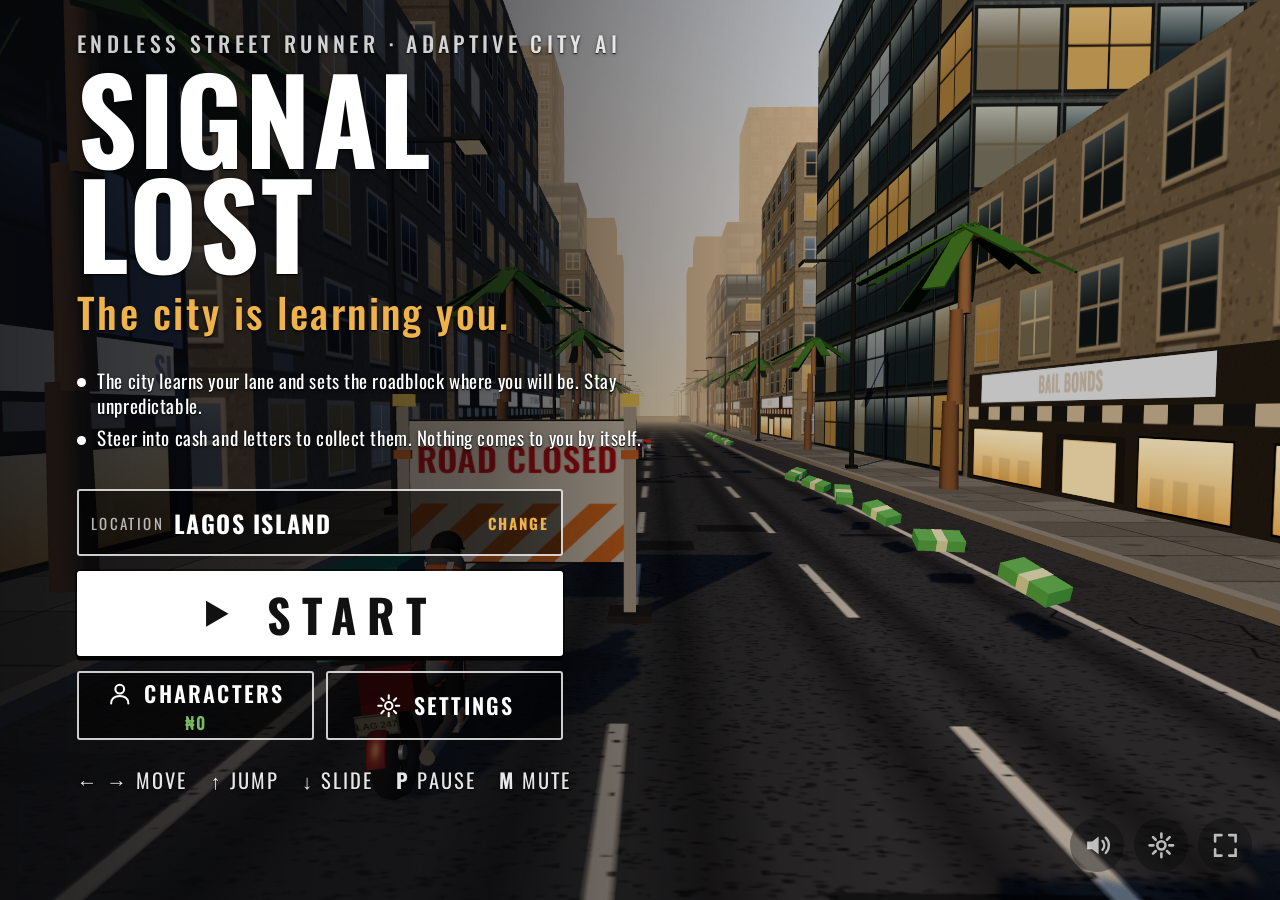
==== commit 2fe4de32: "v8: music fix, on-foot mode, no voice" ====
--- a/index.html
+++ b/index.html
@@ -10,7 +10,7 @@
 <meta property="og:description" content="The city is learning you. Stay unpredictable.">
 <link rel="icon" href="data:image/svg+xml,%3Csvg xmlns='http://www.w3.org/2000/svg' viewBox='0 0 32 32'%3E%3Crect width='32' height='32' rx='6' fill='%2314161b'/%3E%3Cpath d='M16 5l3.4 7 7.6 1-5.6 5.2 1.5 7.6L16 22l-6.9 3.8 1.5-7.6L5 13l7.6-1z' fill='%23fff'/%3E%3C/svg%3E">
 <script>(function(){var d=document.documentElement,m=window.matchMedia;try{if((m&&m('(pointer:coarse)').matches)||(navigator.maxTouchPoints>0&&m&&!m('(hover:hover)').matches))d.className+=' touch';}catch(e){}})();</script>
-<link rel="stylesheet" href="style.css">
+<link rel="stylesheet" href="style.css?v=8">
 </head>
 <body>
 <canvas id="game" aria-label="Signal Lost game view" role="img"></canvas>
@@ -26,7 +26,7 @@
     <div id="predict">City prediction 0%</div>
     <div id="jam"><svg viewBox="0 0 24 24" aria-hidden="true"><path d="M12 3v9m0 0 4 4m-4-4-4 4M5 20h14" fill="none" stroke="currentColor" stroke-width="2" stroke-linecap="round" stroke-linejoin="round"/><circle cx="12" cy="12" r="9.5" fill="none" stroke="currentColor" stroke-width="1.5" opacity=".55"/></svg><span id="jamtxt">Signal jammed</span></div>
     <div id="bail" class="hidden">Bail-out ready</div>
-    <div id="chips"><span id="chip-turbo" class="hidden">Turbo</span><span id="chip-x2" class="hidden">Double cash</span><span id="chip-perk" class="hidden"></span></div>
+    <div id="chips"><span id="chip-foot" class="hidden">ON FOOT</span><span id="chip-turbo" class="hidden">Turbo</span><span id="chip-x2" class="hidden">Double cash</span><span id="chip-perk" class="hidden"></span></div>
   </div>
   <div id="quest" aria-label="Score, letters and missions">
     <div id="scorebox" aria-label="Score"><small>Score</small><b id="score">0</b></div>
@@ -107,7 +107,6 @@
       <button type="button" class="row" data-set="master" role="switch"><span>Sound</span><i></i></button>
       <button type="button" class="row" data-set="music" role="switch"><span>Music</span><i></i></button>
       <button type="button" class="row" data-set="sfx" role="switch"><span>Effects</span><i></i></button>
-      <button type="button" class="row" data-set="voice" role="switch"><span>Voice</span><i></i></button>
       <button type="button" class="row" data-set="haptics" role="switch"><span>Vibration</span><i></i></button>
     </div>
   </div>
@@ -120,17 +119,17 @@
 </div>
 <noscript><p style="color:#fff;font-family:sans-serif;text-align:center">Signal Lost needs JavaScript and WebGL.</p></noscript>
 <div id="nogl" class="screen hidden"><div class="pcard"><h2>WebGL unavailable</h2><p>This game needs a browser with WebGL enabled.</p></div></div>
-<script src="js/vendor/three.min.js"></script>
-<script src="js/save.js"></script>
-<script src="js/audio.js"></script>
-<script src="js/ai.js"></script>
-<script src="js/stages.js"></script>
-<script src="js/game.js"></script>
-<script src="js/features.js"></script>
-<script src="js/chars3d.js"></script>
-<script src="js/render3d.js"></script>
-<script src="js/hud.js"></script>
-<script src="js/shop.js"></script>
-<script src="js/main.js"></script>
+<script src="js/vendor/three.min.js?v=8"></script>
+<script src="js/save.js?v=8"></script>
+<script src="js/audio.js?v=8"></script>
+<script src="js/ai.js?v=8"></script>
+<script src="js/stages.js?v=8"></script>
+<script src="js/game.js?v=8"></script>
+<script src="js/features.js?v=8"></script>
+<script src="js/chars3d.js?v=8"></script>
+<script src="js/render3d.js?v=8"></script>
+<script src="js/hud.js?v=8"></script>
+<script src="js/shop.js?v=8"></script>
+<script src="js/main.js?v=8"></script>
 </body>
 </html>
--- a/style.css
+++ b/style.css
@@ -212,6 +212,7 @@
 #chips{display:flex;justify-content:flex-end;gap:calc(var(--u)*.7);margin-top:calc(var(--u)*.7);flex-wrap:wrap}
 #chips span{padding:calc(var(--u)*.4) calc(var(--u)*1);font-size:calc(var(--u)*1.55);letter-spacing:.08em;text-transform:uppercase;font-weight:700;border-radius:3px;text-shadow:none;color:#17130a;background:var(--gold)}
 #chips #chip-x2{background:#79b95f}
+#chips #chip-foot{background:#b4573d;color:#f4efe2}
 #stagebanner{position:absolute;left:50%;top:calc(var(--u)*13);transform:translate(-50%,-8px);width:min(92vw,calc(var(--u)*70));text-align:center;opacity:0;transition:opacity .55s ease,transform .55s ease}
 #stagebanner.on{opacity:1;transform:translate(-50%,0)}
 #stagebanner small{display:block;font-size:calc(var(--u)*1.9);letter-spacing:.28em;text-transform:uppercase;color:var(--gold);font-weight:600;padding-left:.28em}
